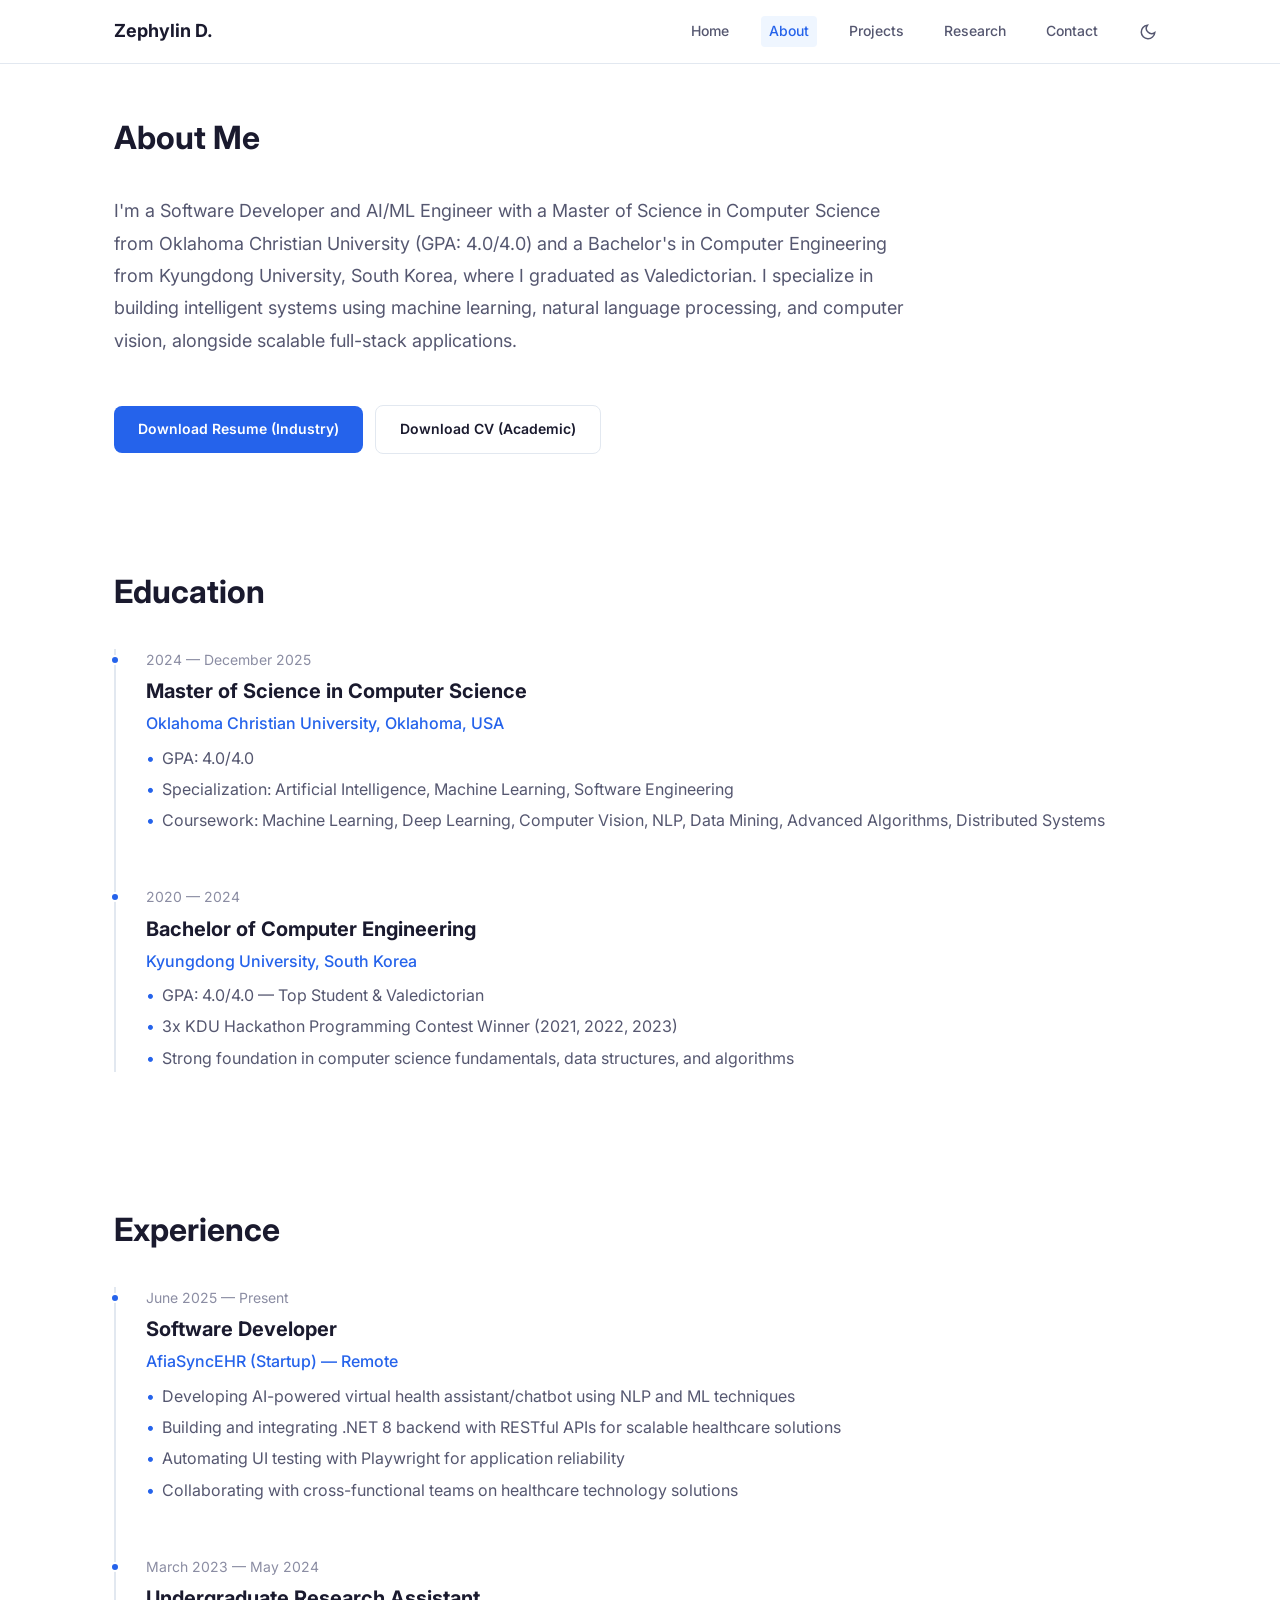
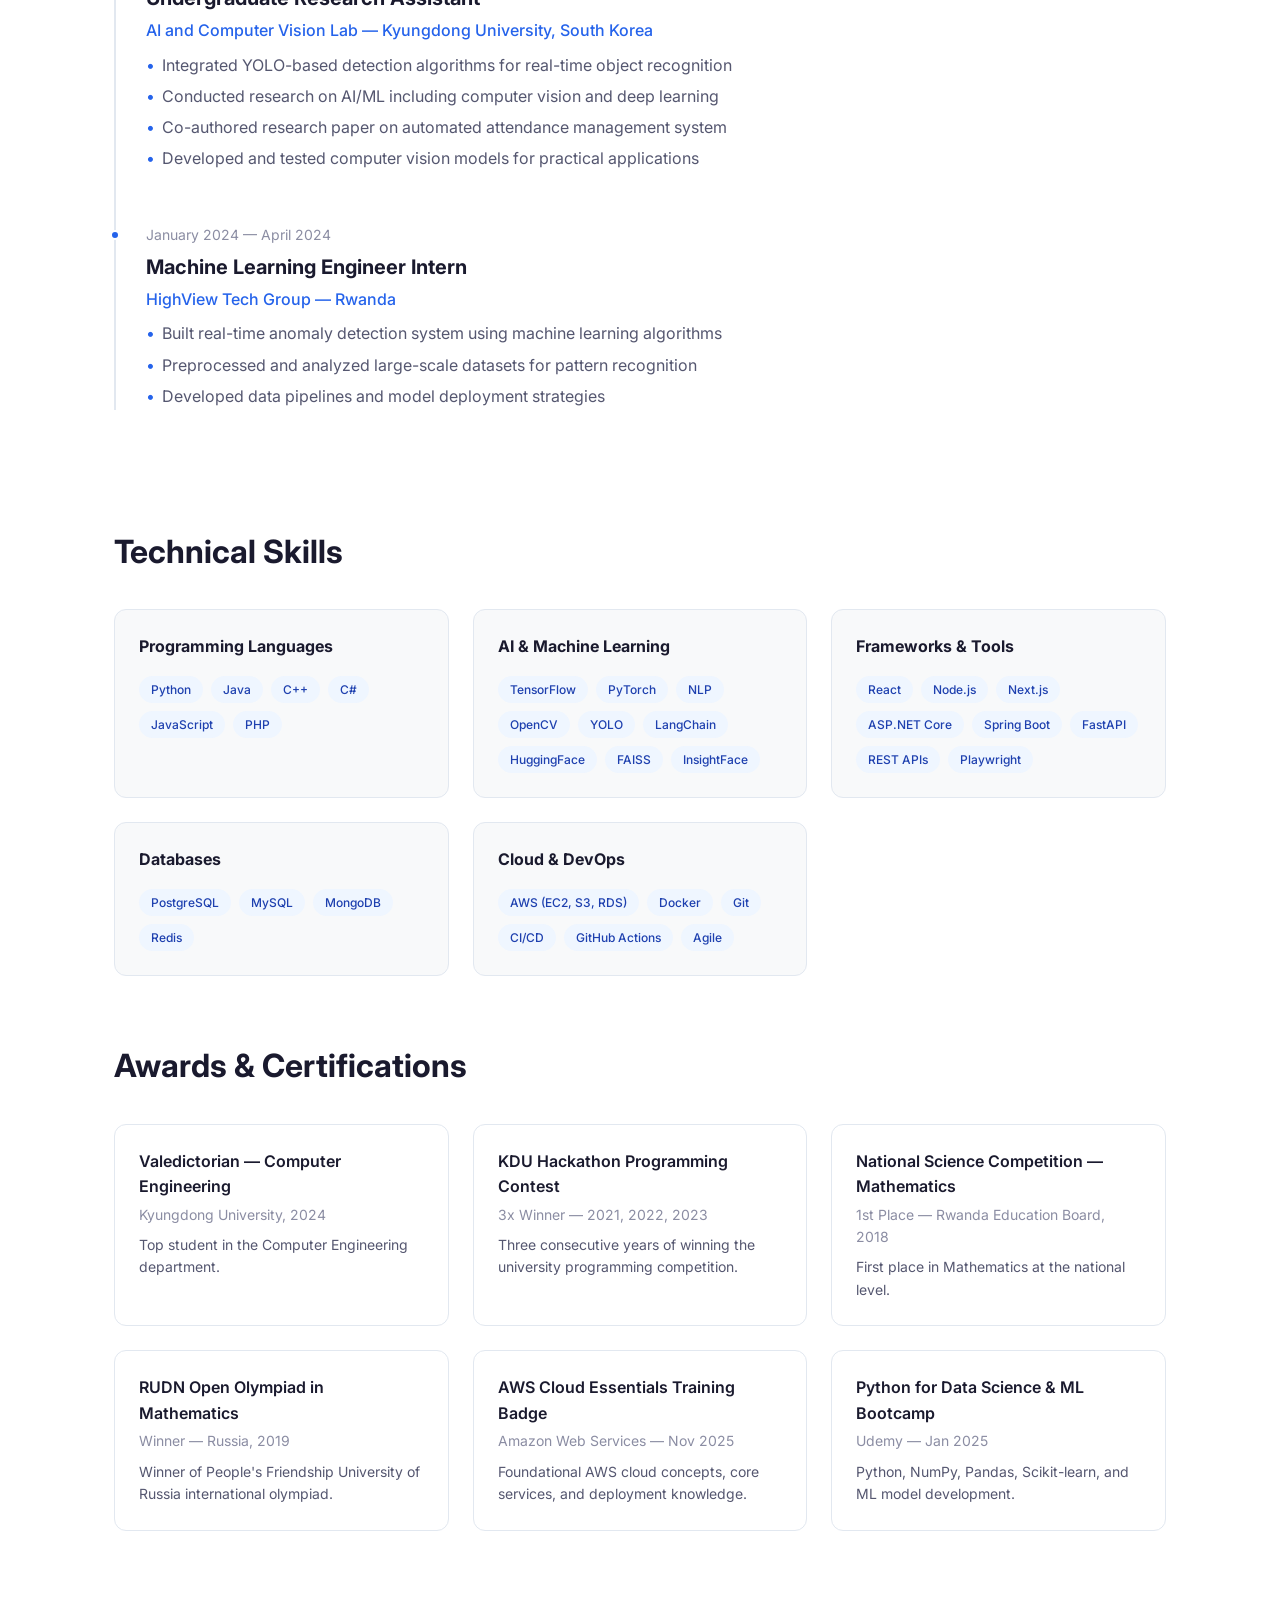
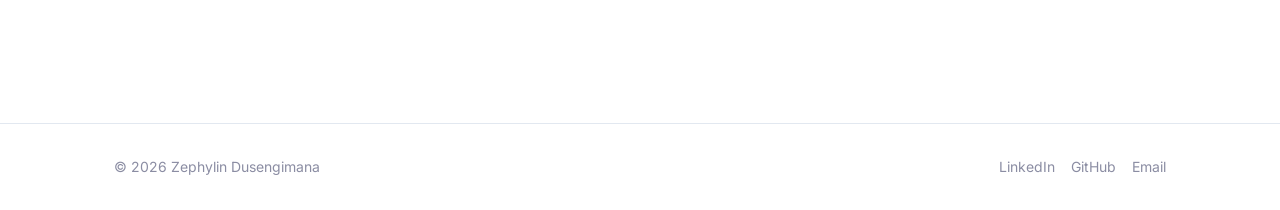
==== about.html @ 2bccd001 "Redesign: multi-page portfolio with clean structure - Replace single-page template with 5 clean page" ====
<!DOCTYPE html>
<html lang="en">
<head>
  <meta charset="UTF-8">
  <meta name="viewport" content="width=device-width, initial-scale=1.0">
  <title>About — Zephylin Dusengimana</title>
  <meta name="description" content="Learn about Zephylin Dusengimana's education, experience, and technical skills in software development and AI/ML engineering.">
  <link rel="icon" href="./assets/images/logo.ico" type="image/x-icon">
  <link rel="preconnect" href="https://fonts.googleapis.com">
  <link rel="preconnect" href="https://fonts.gstatic.com" crossorigin>
  <link href="https://fonts.googleapis.com/css2?family=Inter:wght@400;500;600;700;800&display=swap" rel="stylesheet">
  <link rel="stylesheet" href="./assets/css/style.css">
</head>
<body>
  <div id="nav-placeholder"></div>

  <!-- Main content starts below the nav -->
  <main class="section" style="padding-top: calc(var(--nav-height) + var(--space-2xl));">
    <div class="container">

      <!-- About Intro -->
      <h1 class="section-title">About Me</h1>
      <p class="about-intro">
        I'm a Software Developer and AI/ML Engineer with a Master of Science in Computer Science 
        from Oklahoma Christian University (GPA: 4.0/4.0) and a Bachelor's in Computer Engineering 
        from Kyungdong University, South Korea, where I graduated as Valedictorian. I specialize in 
        building intelligent systems using machine learning, natural language processing, and computer 
        vision, alongside scalable full-stack applications.
      </p>

      <!-- Resume Downloads -->
      <div style="margin-bottom: var(--space-2xl);">
        <a href="./assets/docs/Zephylin_Dusengimana_Resume.pdf" class="btn btn-primary" download>Download Resume (Industry)</a>
        <a href="./assets/docs/Zephylin_Dusengimana_CV.pdf" class="btn btn-outline" download style="margin-left: var(--space-sm);">Download CV (Academic)</a>
      </div>

      <!-- Education -->
      <section class="section">
        <h2 class="section-title">Education</h2>
        <div class="timeline">
          <div class="timeline-item">
            <p class="timeline-date">2024 — December 2025</p>
            <h3 class="timeline-title">Master of Science in Computer Science</h3>
            <p class="timeline-company">Oklahoma Christian University, Oklahoma, USA</p>
            <div class="timeline-description">
              <ul>
                <li>GPA: 4.0/4.0</li>
                <li>Specialization: Artificial Intelligence, Machine Learning, Software Engineering</li>
                <li>Coursework: Machine Learning, Deep Learning, Computer Vision, NLP, Data Mining, Advanced Algorithms, Distributed Systems</li>
              </ul>
            </div>
          </div>

          <div class="timeline-item">
            <p class="timeline-date">2020 — 2024</p>
            <h3 class="timeline-title">Bachelor of Computer Engineering</h3>
            <p class="timeline-company">Kyungdong University, South Korea</p>
            <div class="timeline-description">
              <ul>
                <li>GPA: 4.0/4.0 — Top Student & Valedictorian</li>
                <li>3x KDU Hackathon Programming Contest Winner (2021, 2022, 2023)</li>
                <li>Strong foundation in computer science fundamentals, data structures, and algorithms</li>
              </ul>
            </div>
          </div>
        </div>
      </section>

      <!-- Experience -->
      <section class="section">
        <h2 class="section-title">Experience</h2>
        <div class="timeline">
          <div class="timeline-item">
            <p class="timeline-date">June 2025 — Present</p>
            <h3 class="timeline-title">Software Developer</h3>
            <p class="timeline-company">AfiaSyncEHR (Startup) — Remote</p>
            <div class="timeline-description">
              <ul>
                <li>Developing AI-powered virtual health assistant/chatbot using NLP and ML techniques</li>
                <li>Building and integrating .NET 8 backend with RESTful APIs for scalable healthcare solutions</li>
                <li>Automating UI testing with Playwright for application reliability</li>
                <li>Collaborating with cross-functional teams on healthcare technology solutions</li>
              </ul>
            </div>
          </div>

          <div class="timeline-item">
            <p class="timeline-date">March 2023 — May 2024</p>
            <h3 class="timeline-title">Undergraduate Research Assistant</h3>
            <p class="timeline-company">AI and Computer Vision Lab — Kyungdong University, South Korea</p>
            <div class="timeline-description">
              <ul>
                <li>Integrated YOLO-based detection algorithms for real-time object recognition</li>
                <li>Conducted research on AI/ML including computer vision and deep learning</li>
                <li>Co-authored research paper on automated attendance management system</li>
                <li>Developed and tested computer vision models for practical applications</li>
              </ul>
            </div>
          </div>

          <div class="timeline-item">
            <p class="timeline-date">January 2024 — April 2024</p>
            <h3 class="timeline-title">Machine Learning Engineer Intern</h3>
            <p class="timeline-company">HighView Tech Group — Rwanda</p>
            <div class="timeline-description">
              <ul>
                <li>Built real-time anomaly detection system using machine learning algorithms</li>
                <li>Preprocessed and analyzed large-scale datasets for pattern recognition</li>
                <li>Developed data pipelines and model deployment strategies</li>
              </ul>
            </div>
          </div>
        </div>
      </section>

      <!-- Skills -->
      <section class="skills-section">
        <h2 class="section-title">Technical Skills</h2>
        <div class="skills-grid">
          <div class="skill-category">
            <h3>Programming Languages</h3>
            <div class="skill-tags">
              <span class="skill-tag">Python</span>
              <span class="skill-tag">Java</span>
              <span class="skill-tag">C++</span>
              <span class="skill-tag">C#</span>
              <span class="skill-tag">JavaScript</span>
              <span class="skill-tag">PHP</span>
            </div>
          </div>

          <div class="skill-category">
            <h3>AI & Machine Learning</h3>
            <div class="skill-tags">
              <span class="skill-tag">TensorFlow</span>
              <span class="skill-tag">PyTorch</span>
              <span class="skill-tag">NLP</span>
              <span class="skill-tag">OpenCV</span>
              <span class="skill-tag">YOLO</span>
              <span class="skill-tag">LangChain</span>
              <span class="skill-tag">HuggingFace</span>
              <span class="skill-tag">FAISS</span>
              <span class="skill-tag">InsightFace</span>
            </div>
          </div>

          <div class="skill-category">
            <h3>Frameworks & Tools</h3>
            <div class="skill-tags">
              <span class="skill-tag">React</span>
              <span class="skill-tag">Node.js</span>
              <span class="skill-tag">Next.js</span>
              <span class="skill-tag">ASP.NET Core</span>
              <span class="skill-tag">Spring Boot</span>
              <span class="skill-tag">FastAPI</span>
              <span class="skill-tag">REST APIs</span>
              <span class="skill-tag">Playwright</span>
            </div>
          </div>

          <div class="skill-category">
            <h3>Databases</h3>
            <div class="skill-tags">
              <span class="skill-tag">PostgreSQL</span>
              <span class="skill-tag">MySQL</span>
              <span class="skill-tag">MongoDB</span>
              <span class="skill-tag">Redis</span>
            </div>
          </div>

          <div class="skill-category">
            <h3>Cloud & DevOps</h3>
            <div class="skill-tags">
              <span class="skill-tag">AWS (EC2, S3, RDS)</span>
              <span class="skill-tag">Docker</span>
              <span class="skill-tag">Git</span>
              <span class="skill-tag">CI/CD</span>
              <span class="skill-tag">GitHub Actions</span>
              <span class="skill-tag">Agile</span>
            </div>
          </div>
        </div>
      </section>

      <!-- Awards & Certifications -->
      <section class="section">
        <h2 class="section-title">Awards & Certifications</h2>
        <div class="awards-grid">
          <div class="award-item">
            <h4>Valedictorian — Computer Engineering</h4>
            <p class="award-meta">Kyungdong University, 2024</p>
            <p>Top student in the Computer Engineering department.</p>
          </div>

          <div class="award-item">
            <h4>KDU Hackathon Programming Contest</h4>
            <p class="award-meta">3x Winner — 2021, 2022, 2023</p>
            <p>Three consecutive years of winning the university programming competition.</p>
          </div>

          <div class="award-item">
            <h4>National Science Competition — Mathematics</h4>
            <p class="award-meta">1st Place — Rwanda Education Board, 2018</p>
            <p>First place in Mathematics at the national level.</p>
          </div>

          <div class="award-item">
            <h4>RUDN Open Olympiad in Mathematics</h4>
            <p class="award-meta">Winner — Russia, 2019</p>
            <p>Winner of People's Friendship University of Russia international olympiad.</p>
          </div>

          <div class="award-item">
            <h4>AWS Cloud Essentials Training Badge</h4>
            <p class="award-meta">Amazon Web Services — Nov 2025</p>
            <p>Foundational AWS cloud concepts, core services, and deployment knowledge.</p>
          </div>

          <div class="award-item">
            <h4>Python for Data Science & ML Bootcamp</h4>
            <p class="award-meta">Udemy — Jan 2025</p>
            <p>Python, NumPy, Pandas, Scikit-learn, and ML model development.</p>
          </div>
        </div>
      </section>

    </div>
  </main>

  <div id="footer-placeholder"></div>

  <script src="./assets/js/main.js"></script>
  <script>initPage('about');</script>
</body>
</html>
---- assets/css/style.css ----
/*
 * Portfolio Stylesheet — Zephylin Dusengimana
 * Clean, professional, minimal design
 * Light theme default with dark mode toggle
 *
 * HOW CSS WORKS (for learning):
 * - Each "rule" has a SELECTOR (what to style) and DECLARATIONS (how to style it)
 * - Example: .btn { color: blue; } means "elements with class 'btn' get blue text"
 * - Classes start with a dot (.), IDs start with # (we mostly use classes)
 * - CSS reads top-to-bottom; later rules override earlier ones if they target the same thing
 */

/* ============================================
   CSS VARIABLES (Custom Properties)
   ============================================
   Think of these as "named colors/sizes" you define once 
   and reuse throughout the file. If you want to change 
   the primary color, you change it in ONE place here.
   
   Usage: var(--color-primary) anywhere in the file
*/

:root {
  /* Colors — Light Theme (default) */
  --color-bg: #ffffff;
  --color-bg-alt: #f8f9fa;
  --color-bg-card: #ffffff;
  --color-text: #1a1a2e;
  --color-text-secondary: #555770;
  --color-text-muted: #8b8da3;
  --color-primary: #2563eb;
  --color-primary-hover: #1d4ed8;
  --color-border: #e2e8f0;
  --color-border-light: #f1f5f9;
  --color-shadow: rgba(0, 0, 0, 0.08);
  --color-tag-bg: #eff6ff;
  --color-tag-text: #1e40af;

  /* Typography — font families */
  --font-main: 'Inter', -apple-system, BlinkMacSystemFont, 'Segoe UI', sans-serif;
  --font-mono: 'JetBrains Mono', 'Fira Code', monospace;

  /* Font Sizes — rem = relative to root (16px by default) */
  --text-xs: 0.75rem;    /* 12px */
  --text-sm: 0.875rem;   /* 14px */
  --text-base: 1rem;     /* 16px */
  --text-lg: 1.125rem;   /* 18px */
  --text-xl: 1.25rem;    /* 20px */
  --text-2xl: 1.5rem;    /* 24px */
  --text-3xl: 2rem;      /* 32px */
  --text-4xl: 2.5rem;    /* 40px */

  /* Spacing — consistent gaps/padding */
  --space-xs: 0.25rem;
  --space-sm: 0.5rem;
  --space-md: 1rem;
  --space-lg: 1.5rem;
  --space-xl: 2rem;
  --space-2xl: 3rem;
  --space-3xl: 4rem;

  /* Border Radius (rounded corners) */
  --radius-sm: 4px;
  --radius-md: 8px;
  --radius-lg: 12px;
  --radius-full: 9999px;  /* Makes a circle if width=height */

  /* Transitions (speed of hover/color animations) */
  --transition: 0.2s ease;

  /* Layout constraints */
  --max-width: 1100px;
  --nav-height: 64px;
}

/* Dark Theme — activated when JavaScript adds data-theme="dark" to <html> */
[data-theme="dark"] {
  --color-bg: #0f172a;
  --color-bg-alt: #1e293b;
  --color-bg-card: #1e293b;
  --color-text: #f1f5f9;
  --color-text-secondary: #94a3b8;
  --color-text-muted: #64748b;
  --color-primary: #3b82f6;
  --color-primary-hover: #60a5fa;
  --color-border: #334155;
  --color-border-light: #1e293b;
  --color-shadow: rgba(0, 0, 0, 0.3);
  --color-tag-bg: #1e3a5f;
  --color-tag-text: #93c5fd;
}

/* ============================================
   RESET & BASE STYLES
   ============================================
   Browsers add their own default styles. We reset
   them so everything starts clean and predictable.
*/

*, *::before, *::after {
  margin: 0;
  padding: 0;
  box-sizing: border-box;
}

html {
  scroll-behavior: smooth;
}

body {
  font-family: var(--font-main);
  font-size: var(--text-base);
  line-height: 1.6;
  color: var(--color-text);
  background-color: var(--color-bg);
  transition: background-color var(--transition), color var(--transition);
  -webkit-font-smoothing: antialiased;
}

a {
  color: var(--color-primary);
  text-decoration: none;
  transition: color var(--transition);
}

a:hover {
  color: var(--color-primary-hover);
}

img {
  max-width: 100%;
  height: auto;
  display: block;
}

ul, ol {
  list-style: none;
}

button {
  cursor: pointer;
  border: none;
  background: none;
  font-family: inherit;
  font-size: inherit;
}

/* ============================================
   LAYOUT UTILITIES
   ============================================
   .container = centers content with a max width
   .section = adds vertical spacing between sections
*/

.container {
  max-width: var(--max-width);
  margin: 0 auto;            /* auto left/right margin = centered */
  padding: 0 var(--space-lg);
}

.section {
  padding: var(--space-3xl) 0;
}

.section-title {
  font-size: var(--text-3xl);
  font-weight: 700;
  margin-bottom: var(--space-xl);
  color: var(--color-text);
}

.section-subtitle {
  font-size: var(--text-lg);
  color: var(--color-text-secondary);
  margin-bottom: var(--space-2xl);
  max-width: 700px;
}

/* ============================================
   NAVIGATION BAR
   ============================================
   "position: fixed" means it stays at the top
   even when you scroll. Flexbox spaces items.
*/

.navbar {
  position: fixed;
  top: 0;
  left: 0;
  right: 0;
  height: var(--nav-height);
  background: var(--color-bg);
  border-bottom: 1px solid var(--color-border);
  z-index: 1000;
  transition: background-color var(--transition), border-color var(--transition);
}

.navbar .container {
  display: flex;            /* Flexbox: items in a row */
  align-items: center;     /* Vertically centered */
  justify-content: space-between;  /* Push items to edges */
  height: 100%;
}

.nav-brand {
  font-size: var(--text-lg);
  font-weight: 700;
  color: var(--color-text);
  text-decoration: none;
}

.nav-brand:hover {
  color: var(--color-primary);
}

.nav-links {
  display: flex;
  align-items: center;
  gap: var(--space-lg);    /* gap = space between flex items */
}

.nav-links a {
  font-size: var(--text-sm);
  font-weight: 500;
  color: var(--color-text-secondary);
  text-decoration: none;
  padding: var(--space-xs) var(--space-sm);
  border-radius: var(--radius-sm);
  transition: color var(--transition), background-color var(--transition);
}

.nav-links a:hover,
.nav-links a.active {
  color: var(--color-primary);
}

.nav-links a.active {
  background: var(--color-tag-bg);
}

/* Theme toggle button */
.theme-toggle {
  display: flex;
  align-items: center;
  justify-content: center;
  width: 36px;
  height: 36px;
  border-radius: var(--radius-full);
  color: var(--color-text-secondary);
  transition: background-color var(--transition), color var(--transition);
}

.theme-toggle:hover {
  background: var(--color-bg-alt);
  color: var(--color-primary);
}

/* Mobile menu button — hidden on desktop, shown on mobile */
.nav-mobile-btn {
  display: none;
  flex-direction: column;
  gap: 5px;
  padding: var(--space-sm);
}

.nav-mobile-btn span {
  display: block;
  width: 22px;
  height: 2px;
  background: var(--color-text);
  border-radius: 2px;
  transition: transform var(--transition), opacity var(--transition);
}

/* ============================================
   HERO SECTION (Home page)
   ============================================
*/

.hero {
  min-height: calc(100vh - var(--nav-height));
  display: flex;
  align-items: center;
  padding-top: var(--nav-height);
}

.hero-content {
  max-width: 700px;
}

.hero-greeting {
  font-size: var(--text-lg);
  color: var(--color-text-secondary);
  margin-bottom: var(--space-sm);
}

.hero-name {
  font-size: var(--text-4xl);
  font-weight: 800;
  line-height: 1.2;
  margin-bottom: var(--space-md);
}

.hero-title {
  font-size: var(--text-xl);
  color: var(--color-primary);
  font-weight: 600;
  margin-bottom: var(--space-lg);
}

.hero-description {
  font-size: var(--text-lg);
  color: var(--color-text-secondary);
  line-height: 1.7;
  margin-bottom: var(--space-xl);
}

.hero-buttons {
  display: flex;
  gap: var(--space-md);
  flex-wrap: wrap;
}

/* ============================================
   BUTTONS
   ============================================
*/

.btn {
  display: inline-flex;
  align-items: center;
  gap: var(--space-sm);
  padding: 0.75rem 1.5rem;
  font-size: var(--text-sm);
  font-weight: 600;
  border-radius: var(--radius-md);
  transition: all var(--transition);
  text-decoration: none;
}

.btn-primary {
  background: var(--color-primary);
  color: #ffffff;
}

.btn-primary:hover {
  background: var(--color-primary-hover);
  color: #ffffff;
  transform: translateY(-1px);
}

.btn-outline {
  border: 1.5px solid var(--color-border);
  color: var(--color-text);
  background: transparent;
}

.btn-outline:hover {
  border-color: var(--color-primary);
  color: var(--color-primary);
  transform: translateY(-1px);
}

/* ============================================
   ABOUT PAGE
   ============================================
*/

.about-intro {
  font-size: var(--text-lg);
  color: var(--color-text-secondary);
  line-height: 1.8;
  margin-bottom: var(--space-2xl);
  max-width: 800px;
}

/* Timeline (Education & Experience) */
.timeline {
  position: relative;
  padding-left: var(--space-xl);
}

.timeline::before {
  content: '';
  position: absolute;
  left: 0;
  top: 0;
  bottom: 0;
  width: 2px;
  background: var(--color-border);
}

.timeline-item {
  position: relative;
  padding-bottom: var(--space-2xl);
}

.timeline-item:last-child {
  padding-bottom: 0;
}

.timeline-item::before {
  content: '';
  position: absolute;
  left: calc(-1 * var(--space-xl) - 4px);
  top: 6px;
  width: 10px;
  height: 10px;
  border-radius: var(--radius-full);
  background: var(--color-primary);
  border: 2px solid var(--color-bg);
}

.timeline-date {
  font-size: var(--text-sm);
  color: var(--color-text-muted);
  margin-bottom: var(--space-xs);
}

.timeline-title {
  font-size: var(--text-xl);
  font-weight: 700;
  margin-bottom: var(--space-xs);
}

.timeline-company {
  font-size: var(--text-base);
  color: var(--color-primary);
  font-weight: 500;
  margin-bottom: var(--space-sm);
}

.timeline-description {
  color: var(--color-text-secondary);
  line-height: 1.7;
}

.timeline-description li {
  margin-bottom: var(--space-xs);
  padding-left: var(--space-md);
  position: relative;
}

.timeline-description li::before {
  content: '•';
  position: absolute;
  left: 0;
  color: var(--color-primary);
}

/* Skills Grid */
.skills-section {
  margin-top: var(--space-2xl);
}

.skills-grid {
  display: grid;
  grid-template-columns: repeat(auto-fit, minmax(250px, 1fr));
  gap: var(--space-lg);
}

.skill-category {
  background: var(--color-bg-alt);
  border: 1px solid var(--color-border);
  border-radius: var(--radius-lg);
  padding: var(--space-lg);
  transition: border-color var(--transition);
}

.skill-category:hover {
  border-color: var(--color-primary);
}

.skill-category h3 {
  font-size: var(--text-base);
  font-weight: 700;
  margin-bottom: var(--space-md);
  color: var(--color-text);
}

.skill-tags {
  display: flex;
  flex-wrap: wrap;
  gap: var(--space-sm);
}

.skill-tag {
  font-size: var(--text-xs);
  padding: 0.25rem 0.75rem;
  background: var(--color-tag-bg);
  color: var(--color-tag-text);
  border-radius: var(--radius-full);
  font-weight: 500;
}

/* Awards/Certifications */
.awards-grid {
  display: grid;
  grid-template-columns: repeat(auto-fit, minmax(300px, 1fr));
  gap: var(--space-lg);
}

.award-item {
  padding: var(--space-lg);
  border: 1px solid var(--color-border);
  border-radius: var(--radius-lg);
  background: var(--color-bg-card);
}

.award-item h4 {
  font-size: var(--text-base);
  font-weight: 600;
  margin-bottom: var(--space-xs);
}

.award-item .award-meta {
  font-size: var(--text-sm);
  color: var(--color-text-muted);
  margin-bottom: var(--space-sm);
}

.award-item p {
  font-size: var(--text-sm);
  color: var(--color-text-secondary);
}

/* ============================================
   PROJECTS PAGE
   ============================================
*/

.filter-buttons {
  display: flex;
  flex-wrap: wrap;
  gap: var(--space-sm);
  margin-bottom: var(--space-xl);
}

.filter-btn {
  padding: 0.5rem 1rem;
  font-size: var(--text-sm);
  font-weight: 500;
  color: var(--color-text-secondary);
  border: 1px solid var(--color-border);
  border-radius: var(--radius-full);
  background: transparent;
  transition: all var(--transition);
}

.filter-btn:hover,
.filter-btn.active {
  background: var(--color-primary);
  color: #ffffff;
  border-color: var(--color-primary);
}

.projects-grid {
  display: grid;
  grid-template-columns: repeat(auto-fill, minmax(340px, 1fr));
  gap: var(--space-lg);
}

.project-card {
  background: var(--color-bg-card);
  border: 1px solid var(--color-border);
  border-radius: var(--radius-lg);
  padding: var(--space-lg);
  transition: border-color var(--transition), transform var(--transition);
}

.project-card:hover {
  border-color: var(--color-primary);
  transform: translateY(-2px);
}

.project-card h3 {
  font-size: var(--text-lg);
  font-weight: 700;
  margin-bottom: var(--space-sm);
}

.project-card .project-description {
  font-size: var(--text-sm);
  color: var(--color-text-secondary);
  line-height: 1.6;
  margin-bottom: var(--space-md);
}

.project-card .project-tags {
  display: flex;
  flex-wrap: wrap;
  gap: var(--space-xs);
  margin-bottom: var(--space-md);
}

.project-card .project-tag {
  font-size: var(--text-xs);
  padding: 0.2rem 0.6rem;
  background: var(--color-tag-bg);
  color: var(--color-tag-text);
  border-radius: var(--radius-sm);
  font-weight: 500;
}

.project-card .project-links {
  display: flex;
  gap: var(--space-md);
}

.project-card .project-links a {
  font-size: var(--text-sm);
  font-weight: 500;
  display: inline-flex;
  align-items: center;
  gap: var(--space-xs);
}

.project-label {
  font-size: var(--text-xs);
  font-weight: 600;
  text-transform: uppercase;
  letter-spacing: 0.05em;
  color: var(--color-primary);
  margin-bottom: var(--space-sm);
}

/* ============================================
   RESEARCH PAGE
   ============================================
*/

.research-intro {
  font-size: var(--text-lg);
  color: var(--color-text-secondary);
  line-height: 1.8;
  margin-bottom: var(--space-2xl);
  max-width: 800px;
}

.research-interests {
  display: flex;
  flex-wrap: wrap;
  gap: var(--space-sm);
  margin-bottom: var(--space-2xl);
}

.research-interest-tag {
  padding: 0.4rem 1rem;
  background: var(--color-tag-bg);
  color: var(--color-tag-text);
  border-radius: var(--radius-full);
  font-size: var(--text-sm);
  font-weight: 500;
}

.publication-item {
  padding: var(--space-lg);
  border: 1px solid var(--color-border);
  border-radius: var(--radius-lg);
  margin-bottom: var(--space-lg);
  background: var(--color-bg-card);
}

.publication-item h3 {
  font-size: var(--text-lg);
  font-weight: 600;
  margin-bottom: var(--space-xs);
}

.publication-item .pub-authors {
  font-size: var(--text-sm);
  color: var(--color-text-secondary);
  margin-bottom: var(--space-xs);
}

.publication-item .pub-venue {
  font-size: var(--text-sm);
  color: var(--color-text-muted);
  font-style: italic;
  margin-bottom: var(--space-sm);
}

.publication-item .pub-status {
  display: inline-block;
  font-size: var(--text-xs);
  font-weight: 600;
  padding: 0.2rem 0.6rem;
  background: var(--color-tag-bg);
  color: var(--color-tag-text);
  border-radius: var(--radius-sm);
}

/* ============================================
   CONTACT PAGE
   ============================================
*/

.contact-grid {
  display: grid;
  grid-template-columns: 1fr 1fr;
  gap: var(--space-2xl);
  align-items: start;
}

.contact-info-list {
  display: flex;
  flex-direction: column;
  gap: var(--space-lg);
}

.contact-info-item {
  display: flex;
  align-items: center;
  gap: var(--space-md);
}

.contact-info-item .icon {
  width: 44px;
  height: 44px;
  display: flex;
  align-items: center;
  justify-content: center;
  background: var(--color-bg-alt);
  border-radius: var(--radius-md);
  color: var(--color-primary);
  font-size: var(--text-xl);
  flex-shrink: 0;
}

.contact-info-item .info h4 {
  font-size: var(--text-sm);
  font-weight: 600;
  margin-bottom: 2px;
}

.contact-info-item .info p,
.contact-info-item .info a {
  font-size: var(--text-sm);
  color: var(--color-text-secondary);
}

/* Contact Form */
.contact-form {
  display: flex;
  flex-direction: column;
  gap: var(--space-md);
}

.form-group {
  display: flex;
  flex-direction: column;
  gap: var(--space-xs);
}

.form-group label {
  font-size: var(--text-sm);
  font-weight: 600;
  color: var(--color-text);
}

.form-group input,
.form-group textarea {
  padding: 0.75rem 1rem;
  font-size: var(--text-base);
  font-family: var(--font-main);
  color: var(--color-text);
  background: var(--color-bg-alt);
  border: 1px solid var(--color-border);
  border-radius: var(--radius-md);
  transition: border-color var(--transition);
  outline: none;
}

.form-group input:focus,
.form-group textarea:focus {
  border-color: var(--color-primary);
}

.form-group textarea {
  min-height: 140px;
  resize: vertical;
}

/* Honeypot field — invisible to humans, catches spam bots */
.form-honeypot {
  position: absolute;
  left: -9999px;
  opacity: 0;
  height: 0;
  width: 0;
}

.form-status {
  font-size: var(--text-sm);
  padding: var(--space-sm) var(--space-md);
  border-radius: var(--radius-md);
  display: none;
}

.form-status.success {
  display: block;
  background: #ecfdf5;
  color: #065f46;
  border: 1px solid #a7f3d0;
}

.form-status.error {
  display: block;
  background: #fef2f2;
  color: #991b1b;
  border: 1px solid #fecaca;
}

[data-theme="dark"] .form-status.success {
  background: #064e3b;
  color: #a7f3d0;
  border-color: #065f46;
}

[data-theme="dark"] .form-status.error {
  background: #450a0a;
  color: #fecaca;
  border-color: #991b1b;
}

/* Social Links */
.social-links {
  display: flex;
  gap: var(--space-md);
  margin-top: var(--space-lg);
}

.social-links a {
  display: flex;
  align-items: center;
  justify-content: center;
  width: 40px;
  height: 40px;
  border-radius: var(--radius-full);
  border: 1px solid var(--color-border);
  color: var(--color-text-secondary);
  font-size: var(--text-xl);
  transition: all var(--transition);
}

.social-links a:hover {
  border-color: var(--color-primary);
  color: var(--color-primary);
  background: var(--color-tag-bg);
}

/* ============================================
   FOOTER
   ============================================
*/

.footer {
  padding: var(--space-xl) 0;
  border-top: 1px solid var(--color-border);
  margin-top: var(--space-3xl);
}

.footer .container {
  display: flex;
  justify-content: space-between;
  align-items: center;
}

.footer-text {
  font-size: var(--text-sm);
  color: var(--color-text-muted);
}

.footer-links {
  display: flex;
  gap: var(--space-md);
}

.footer-links a {
  font-size: var(--text-sm);
  color: var(--color-text-muted);
}

.footer-links a:hover {
  color: var(--color-primary);
}

/* ============================================
   RESPONSIVE DESIGN (Media Queries)
   ============================================
   @media = "only apply these styles IF the 
   screen width matches this condition"
   
   max-width: 768px = tablets and phones
   max-width: 480px = small phones
*/

@media (max-width: 768px) {
  :root {
    --text-4xl: 2rem;
    --text-3xl: 1.75rem;
  }

  .nav-mobile-btn {
    display: flex;
  }

  .nav-links {
    position: fixed;
    top: var(--nav-height);
    left: 0;
    right: 0;
    bottom: 0;
    background: var(--color-bg);
    flex-direction: column;
    align-items: center;
    justify-content: center;
    gap: var(--space-xl);
    transform: translateX(100%);
    transition: transform 0.3s ease;
    z-index: 999;
  }

  .nav-links.open {
    transform: translateX(0);
  }

  .nav-links a {
    font-size: var(--text-lg);
  }

  .contact-grid {
    grid-template-columns: 1fr;
  }

  .projects-grid {
    grid-template-columns: 1fr;
  }

  .footer .container {
    flex-direction: column;
    gap: var(--space-md);
    text-align: center;
  }

  .hero-buttons {
    flex-direction: column;
  }
}

@media (max-width: 480px) {
  .container {
    padding: 0 var(--space-md);
  }

  .skills-grid {
    grid-template-columns: 1fr;
  }

  .awards-grid {
    grid-template-columns: 1fr;
  }
}
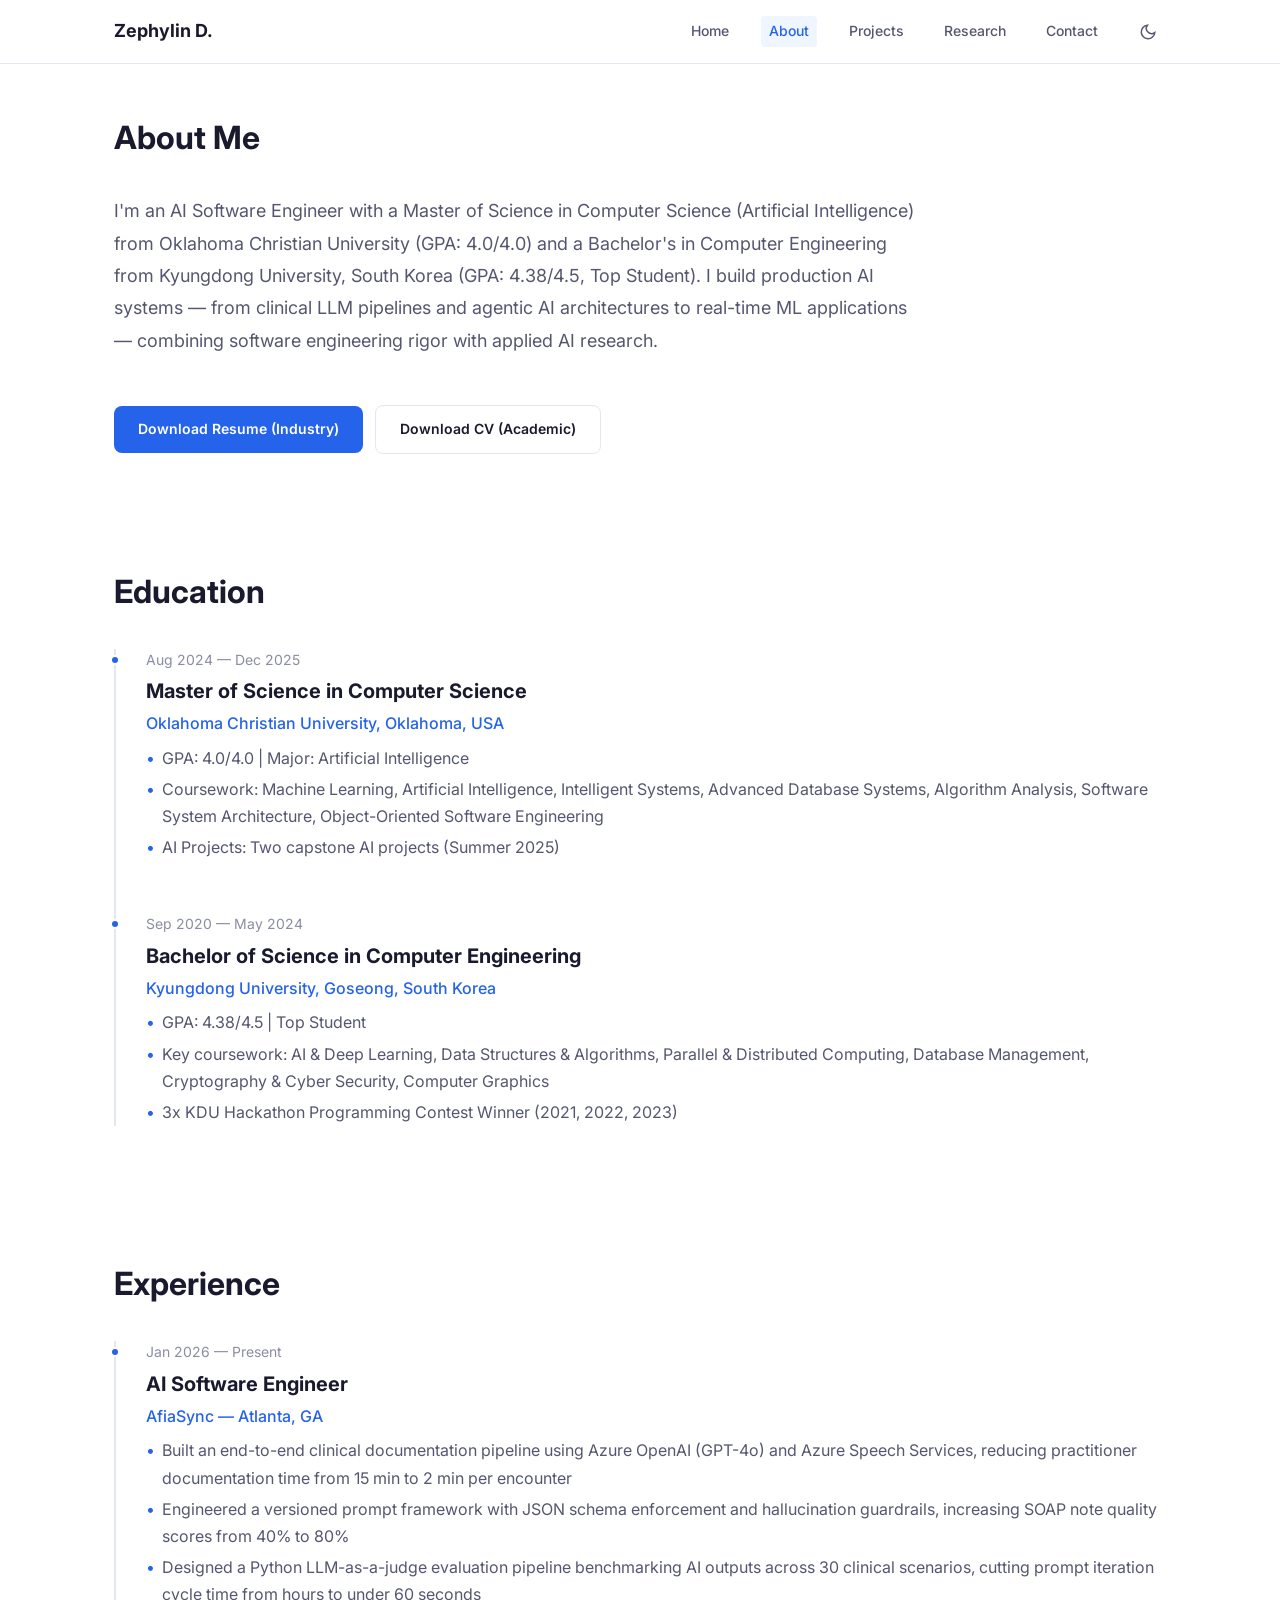
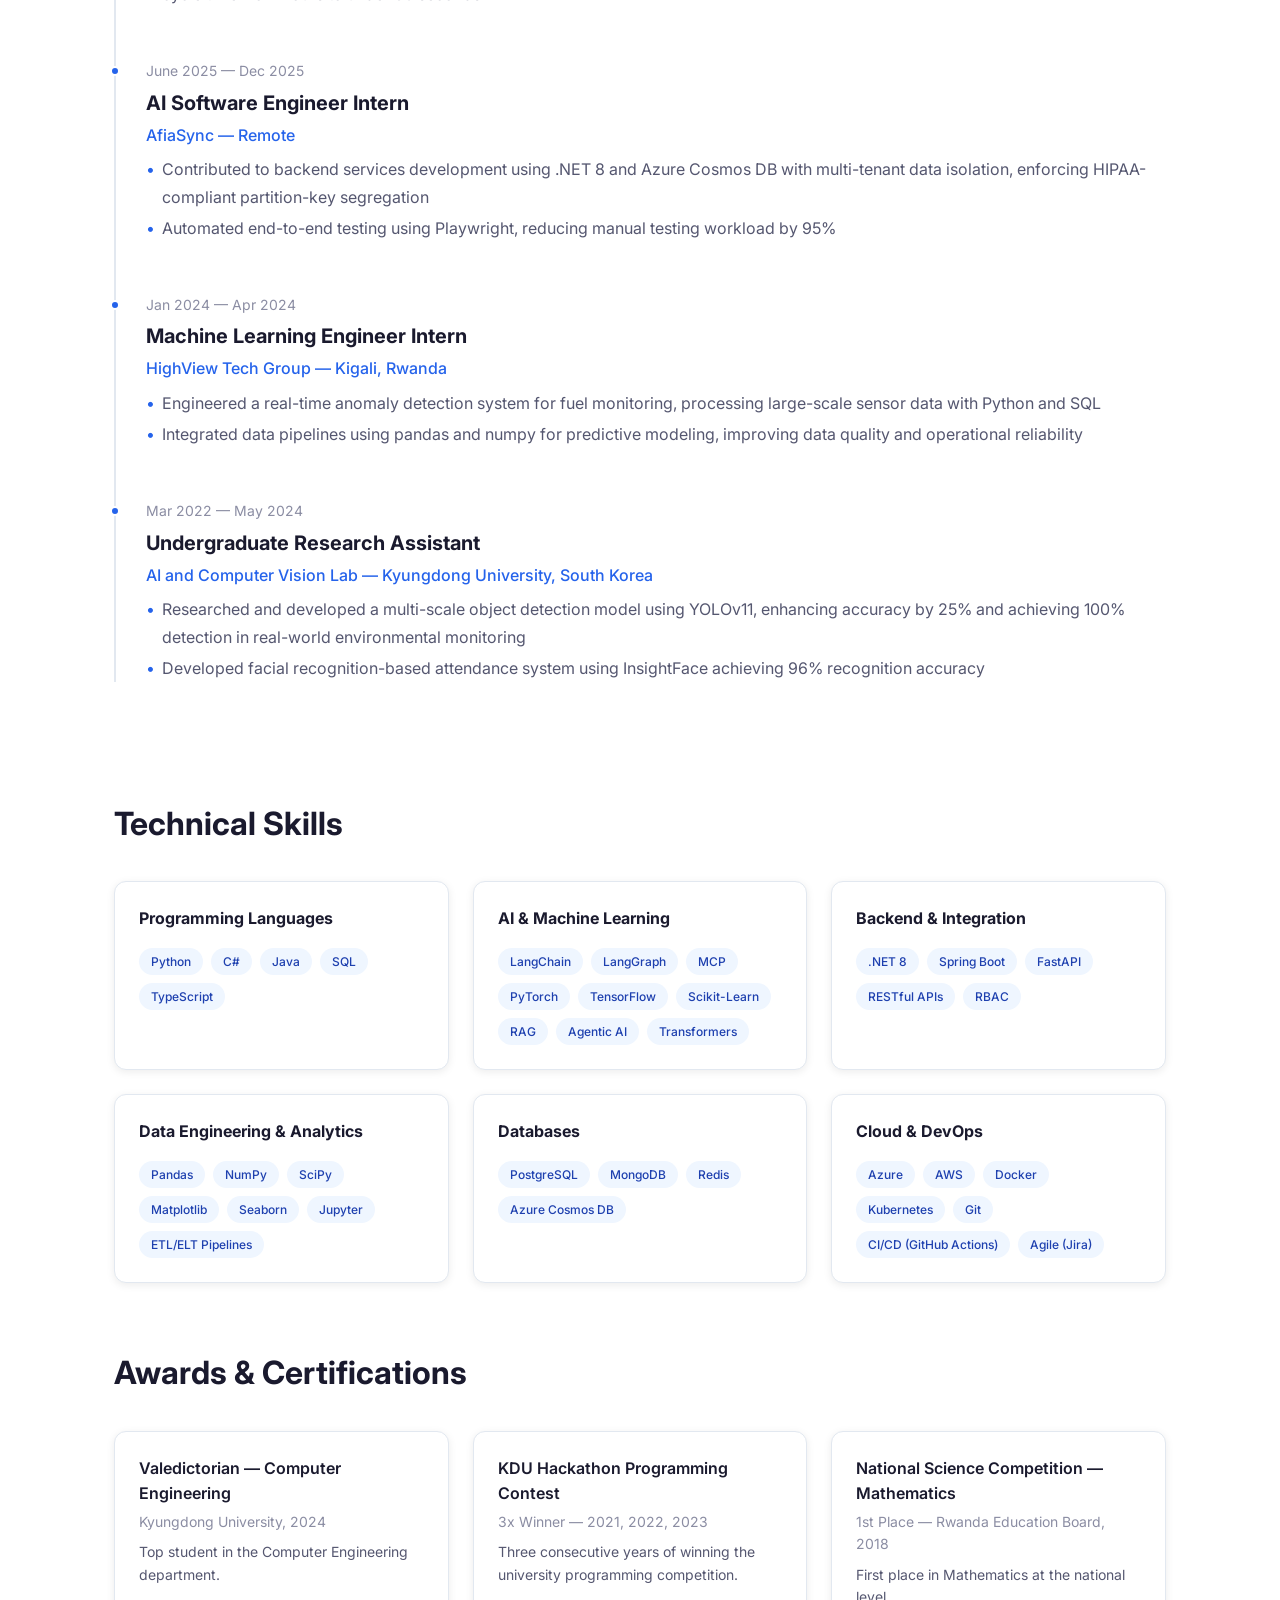
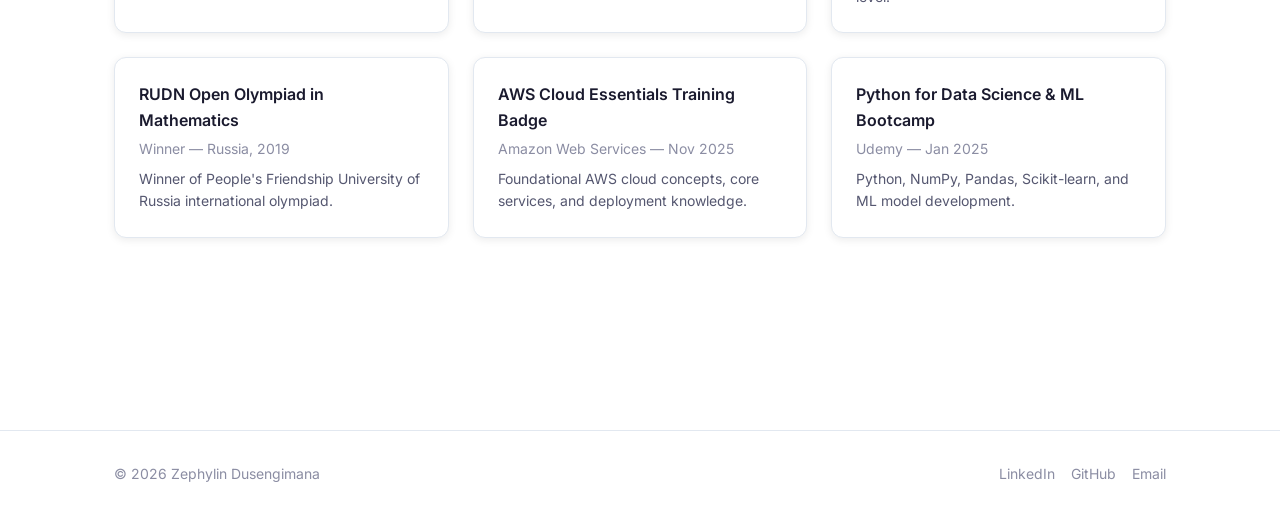
==== commit 4e4bc765: "Update all content from actual resume and transcripts - Title: AI Software Engineer (was Software De" ====
--- a/about.html
+++ b/about.html
@@ -21,11 +21,11 @@
       <!-- About Intro -->
       <h1 class="section-title">About Me</h1>
       <p class="about-intro">
-        I'm a Software Developer and AI/ML Engineer with a Master of Science in Computer Science 
+        I'm an AI Software Engineer with a Master of Science in Computer Science (Artificial Intelligence) 
         from Oklahoma Christian University (GPA: 4.0/4.0) and a Bachelor's in Computer Engineering 
-        from Kyungdong University, South Korea, where I graduated as Valedictorian. I specialize in 
-        building intelligent systems using machine learning, natural language processing, and computer 
-        vision, alongside scalable full-stack applications.
+        from Kyungdong University, South Korea (GPA: 4.38/4.5, Top Student). I build production 
+        AI systems — from clinical LLM pipelines and agentic AI architectures to real-time ML 
+        applications — combining software engineering rigor with applied AI research.
       </p>
 
       <!-- Resume Downloads -->
@@ -39,27 +39,27 @@
         <h2 class="section-title">Education</h2>
         <div class="timeline">
           <div class="timeline-item">
-            <p class="timeline-date">2024 — December 2025</p>
+            <p class="timeline-date">Aug 2024 — Dec 2025</p>
             <h3 class="timeline-title">Master of Science in Computer Science</h3>
             <p class="timeline-company">Oklahoma Christian University, Oklahoma, USA</p>
             <div class="timeline-description">
               <ul>
-                <li>GPA: 4.0/4.0</li>
-                <li>Specialization: Artificial Intelligence, Machine Learning, Software Engineering</li>
-                <li>Coursework: Machine Learning, Deep Learning, Computer Vision, NLP, Data Mining, Advanced Algorithms, Distributed Systems</li>
-              </ul>
-            </div>
-          </div>
-
-          <div class="timeline-item">
-            <p class="timeline-date">2020 — 2024</p>
-            <h3 class="timeline-title">Bachelor of Computer Engineering</h3>
-            <p class="timeline-company">Kyungdong University, South Korea</p>
-            <div class="timeline-description">
-              <ul>
-                <li>GPA: 4.0/4.0 — Top Student & Valedictorian</li>
+                <li>GPA: 4.0/4.0 | Major: Artificial Intelligence</li>
+                <li>Coursework: Machine Learning, Artificial Intelligence, Intelligent Systems, Advanced Database Systems, Algorithm Analysis, Software System Architecture, Object-Oriented Software Engineering</li>
+                <li>AI Projects: Two capstone AI projects (Summer 2025)</li>
+              </ul>
+            </div>
+          </div>
+
+          <div class="timeline-item">
+            <p class="timeline-date">Sep 2020 — May 2024</p>
+            <h3 class="timeline-title">Bachelor of Science in Computer Engineering</h3>
+            <p class="timeline-company">Kyungdong University, Goseong, South Korea</p>
+            <div class="timeline-description">
+              <ul>
+                <li>GPA: 4.38/4.5 | Top Student</li>
+                <li>Key coursework: AI & Deep Learning, Data Structures & Algorithms, Parallel & Distributed Computing, Database Management, Cryptography & Cyber Security, Computer Graphics</li>
                 <li>3x KDU Hackathon Programming Contest Winner (2021, 2022, 2023)</li>
-                <li>Strong foundation in computer science fundamentals, data structures, and algorithms</li>
               </ul>
             </div>
           </div>
@@ -71,42 +71,50 @@
         <h2 class="section-title">Experience</h2>
         <div class="timeline">
           <div class="timeline-item">
-            <p class="timeline-date">June 2025 — Present</p>
-            <h3 class="timeline-title">Software Developer</h3>
-            <p class="timeline-company">AfiaSyncEHR (Startup) — Remote</p>
-            <div class="timeline-description">
-              <ul>
-                <li>Developing AI-powered virtual health assistant/chatbot using NLP and ML techniques</li>
-                <li>Building and integrating .NET 8 backend with RESTful APIs for scalable healthcare solutions</li>
-                <li>Automating UI testing with Playwright for application reliability</li>
-                <li>Collaborating with cross-functional teams on healthcare technology solutions</li>
-              </ul>
-            </div>
-          </div>
-
-          <div class="timeline-item">
-            <p class="timeline-date">March 2023 — May 2024</p>
+            <p class="timeline-date">Jan 2026 — Present</p>
+            <h3 class="timeline-title">AI Software Engineer</h3>
+            <p class="timeline-company">AfiaSync — Atlanta, GA</p>
+            <div class="timeline-description">
+              <ul>
+                <li>Built an end-to-end clinical documentation pipeline using Azure OpenAI (GPT-4o) and Azure Speech Services, reducing practitioner documentation time from 15 min to 2 min per encounter</li>
+                <li>Engineered a versioned prompt framework with JSON schema enforcement and hallucination guardrails, increasing SOAP note quality scores from 40% to 80%</li>
+                <li>Designed a Python LLM-as-a-judge evaluation pipeline benchmarking AI outputs across 30 clinical scenarios, cutting prompt iteration cycle time from hours to under 60 seconds</li>
+              </ul>
+            </div>
+          </div>
+
+          <div class="timeline-item">
+            <p class="timeline-date">June 2025 — Dec 2025</p>
+            <h3 class="timeline-title">AI Software Engineer Intern</h3>
+            <p class="timeline-company">AfiaSync — Remote</p>
+            <div class="timeline-description">
+              <ul>
+                <li>Contributed to backend services development using .NET 8 and Azure Cosmos DB with multi-tenant data isolation, enforcing HIPAA-compliant partition-key segregation</li>
+                <li>Automated end-to-end testing using Playwright, reducing manual testing workload by 95%</li>
+              </ul>
+            </div>
+          </div>
+
+          <div class="timeline-item">
+            <p class="timeline-date">Jan 2024 — Apr 2024</p>
+            <h3 class="timeline-title">Machine Learning Engineer Intern</h3>
+            <p class="timeline-company">HighView Tech Group — Kigali, Rwanda</p>
+            <div class="timeline-description">
+              <ul>
+                <li>Engineered a real-time anomaly detection system for fuel monitoring, processing large-scale sensor data with Python and SQL</li>
+                <li>Integrated data pipelines using pandas and numpy for predictive modeling, improving data quality and operational reliability</li>
+              </ul>
+            </div>
+          </div>
+
+          <div class="timeline-item">
+            <p class="timeline-date">Mar 2022 — May 2024</p>
             <h3 class="timeline-title">Undergraduate Research Assistant</h3>
             <p class="timeline-company">AI and Computer Vision Lab — Kyungdong University, South Korea</p>
             <div class="timeline-description">
               <ul>
-                <li>Integrated YOLO-based detection algorithms for real-time object recognition</li>
-                <li>Conducted research on AI/ML including computer vision and deep learning</li>
-                <li>Co-authored research paper on automated attendance management system</li>
-                <li>Developed and tested computer vision models for practical applications</li>
-              </ul>
-            </div>
-          </div>
-
-          <div class="timeline-item">
-            <p class="timeline-date">January 2024 — April 2024</p>
-            <h3 class="timeline-title">Machine Learning Engineer Intern</h3>
-            <p class="timeline-company">HighView Tech Group — Rwanda</p>
-            <div class="timeline-description">
-              <ul>
-                <li>Built real-time anomaly detection system using machine learning algorithms</li>
-                <li>Preprocessed and analyzed large-scale datasets for pattern recognition</li>
-                <li>Developed data pipelines and model deployment strategies</li>
+                <li>Researched and developed a multi-scale object detection model using YOLOv11, enhancing accuracy by 25% and achieving 100% detection in real-world environmental monitoring</li>
+                <li>Developed facial recognition-based attendance system using InsightFace achieving 96% recognition accuracy</li>
               </ul>
             </div>
           </div>
@@ -121,40 +129,49 @@
             <h3>Programming Languages</h3>
             <div class="skill-tags">
               <span class="skill-tag">Python</span>
+              <span class="skill-tag">C#</span>
               <span class="skill-tag">Java</span>
-              <span class="skill-tag">C++</span>
-              <span class="skill-tag">C#</span>
-              <span class="skill-tag">JavaScript</span>
-              <span class="skill-tag">PHP</span>
+              <span class="skill-tag">SQL</span>
+              <span class="skill-tag">TypeScript</span>
             </div>
           </div>
 
           <div class="skill-category">
             <h3>AI & Machine Learning</h3>
             <div class="skill-tags">
+              <span class="skill-tag">LangChain</span>
+              <span class="skill-tag">LangGraph</span>
+              <span class="skill-tag">MCP</span>
+              <span class="skill-tag">PyTorch</span>
               <span class="skill-tag">TensorFlow</span>
-              <span class="skill-tag">PyTorch</span>
-              <span class="skill-tag">NLP</span>
-              <span class="skill-tag">OpenCV</span>
-              <span class="skill-tag">YOLO</span>
-              <span class="skill-tag">LangChain</span>
-              <span class="skill-tag">HuggingFace</span>
-              <span class="skill-tag">FAISS</span>
-              <span class="skill-tag">InsightFace</span>
-            </div>
-          </div>
-
-          <div class="skill-category">
-            <h3>Frameworks & Tools</h3>
-            <div class="skill-tags">
-              <span class="skill-tag">React</span>
-              <span class="skill-tag">Node.js</span>
-              <span class="skill-tag">Next.js</span>
-              <span class="skill-tag">ASP.NET Core</span>
+              <span class="skill-tag">Scikit-Learn</span>
+              <span class="skill-tag">RAG</span>
+              <span class="skill-tag">Agentic AI</span>
+              <span class="skill-tag">Transformers</span>
+            </div>
+          </div>
+
+          <div class="skill-category">
+            <h3>Backend & Integration</h3>
+            <div class="skill-tags">
+              <span class="skill-tag">.NET 8</span>
               <span class="skill-tag">Spring Boot</span>
               <span class="skill-tag">FastAPI</span>
-              <span class="skill-tag">REST APIs</span>
-              <span class="skill-tag">Playwright</span>
+              <span class="skill-tag">RESTful APIs</span>
+              <span class="skill-tag">RBAC</span>
+            </div>
+          </div>
+
+          <div class="skill-category">
+            <h3>Data Engineering & Analytics</h3>
+            <div class="skill-tags">
+              <span class="skill-tag">Pandas</span>
+              <span class="skill-tag">NumPy</span>
+              <span class="skill-tag">SciPy</span>
+              <span class="skill-tag">Matplotlib</span>
+              <span class="skill-tag">Seaborn</span>
+              <span class="skill-tag">Jupyter</span>
+              <span class="skill-tag">ETL/ELT Pipelines</span>
             </div>
           </div>
 
@@ -162,21 +179,22 @@
             <h3>Databases</h3>
             <div class="skill-tags">
               <span class="skill-tag">PostgreSQL</span>
-              <span class="skill-tag">MySQL</span>
               <span class="skill-tag">MongoDB</span>
               <span class="skill-tag">Redis</span>
+              <span class="skill-tag">Azure Cosmos DB</span>
             </div>
           </div>
 
           <div class="skill-category">
             <h3>Cloud & DevOps</h3>
             <div class="skill-tags">
-              <span class="skill-tag">AWS (EC2, S3, RDS)</span>
+              <span class="skill-tag">Azure</span>
+              <span class="skill-tag">AWS</span>
               <span class="skill-tag">Docker</span>
+              <span class="skill-tag">Kubernetes</span>
               <span class="skill-tag">Git</span>
-              <span class="skill-tag">CI/CD</span>
-              <span class="skill-tag">GitHub Actions</span>
-              <span class="skill-tag">Agile</span>
+              <span class="skill-tag">CI/CD (GitHub Actions)</span>
+              <span class="skill-tag">Agile (Jira)</span>
             </div>
           </div>
         </div>
--- a/assets/css/style.css
+++ b/assets/css/style.css
@@ -162,6 +162,12 @@
   padding: var(--space-3xl) 0;
 }
 
+/* Page background — gives cards contrast against the page */
+.page-alt-bg {
+  background: var(--color-bg-alt);
+  min-height: calc(100vh - var(--nav-height));
+}
+
 .section-title {
   font-size: var(--text-3xl);
   font-weight: 700;
@@ -278,14 +284,37 @@
 */
 
 .hero {
-  min-height: calc(100vh - var(--nav-height));
   display: flex;
   align-items: center;
-  padding-top: var(--nav-height);
+  padding-top: calc(var(--nav-height) + var(--space-3xl));
+  padding-bottom: var(--space-3xl);
+}
+
+.hero-inner {
+  display: flex;
+  align-items: center;
+  justify-content: space-between;
+  gap: var(--space-2xl);
+  width: 100%;
 }
 
 .hero-content {
-  max-width: 700px;
+  max-width: 600px;
+  flex: 1;
+}
+
+.hero-image {
+  flex-shrink: 0;
+}
+
+.hero-image img {
+  width: 220px;
+  height: 220px;
+  border-radius: var(--radius-full);
+  object-fit: cover;
+  object-position: top center;
+  border: 5px solid var(--color-bg);
+  box-shadow: 0 0 0 2px var(--color-primary), 0 8px 24px var(--color-shadow);
 }
 
 .hero-greeting {
@@ -460,15 +489,17 @@
 }
 
 .skill-category {
-  background: var(--color-bg-alt);
+  background: var(--color-bg-card);
   border: 1px solid var(--color-border);
   border-radius: var(--radius-lg);
   padding: var(--space-lg);
-  transition: border-color var(--transition);
+  box-shadow: 0 2px 8px var(--color-shadow);
+  transition: border-color var(--transition), box-shadow var(--transition);
 }
 
 .skill-category:hover {
   border-color: var(--color-primary);
+  box-shadow: 0 4px 16px var(--color-shadow);
 }
 
 .skill-category h3 {
@@ -505,6 +536,13 @@
   border: 1px solid var(--color-border);
   border-radius: var(--radius-lg);
   background: var(--color-bg-card);
+  box-shadow: 0 2px 8px var(--color-shadow);
+  transition: border-color var(--transition), box-shadow var(--transition);
+}
+
+.award-item:hover {
+  border-color: var(--color-primary);
+  box-shadow: 0 4px 16px var(--color-shadow);
 }
 
 .award-item h4 {
@@ -565,12 +603,19 @@
   border: 1px solid var(--color-border);
   border-radius: var(--radius-lg);
   padding: var(--space-lg);
-  transition: border-color var(--transition), transform var(--transition);
+  box-shadow: 0 2px 8px var(--color-shadow);
+  transition: border-color var(--transition), transform var(--transition), box-shadow var(--transition);
 }
 
 .project-card:hover {
   border-color: var(--color-primary);
-  transform: translateY(-2px);
+  transform: translateY(-3px);
+  box-shadow: 0 8px 24px var(--color-shadow);
+}
+
+/* Featured project gets a colored left accent border */
+.project-card:has(.project-label) {
+  border-left: 3px solid var(--color-primary);
 }
 
 .project-card h3 {
@@ -659,6 +704,7 @@
   border-radius: var(--radius-lg);
   margin-bottom: var(--space-lg);
   background: var(--color-bg-card);
+  box-shadow: 0 2px 8px var(--color-shadow);
 }
 
 .publication-item h3 {
@@ -946,6 +992,17 @@
   .hero-buttons {
     flex-direction: column;
   }
+
+  /* Stack hero text and image vertically on mobile */
+  .hero-inner {
+    flex-direction: column-reverse;
+    text-align: center;
+  }
+
+  .hero-image img {
+    width: 160px;
+    height: 160px;
+  }
 }
 
 @media (max-width: 480px) {
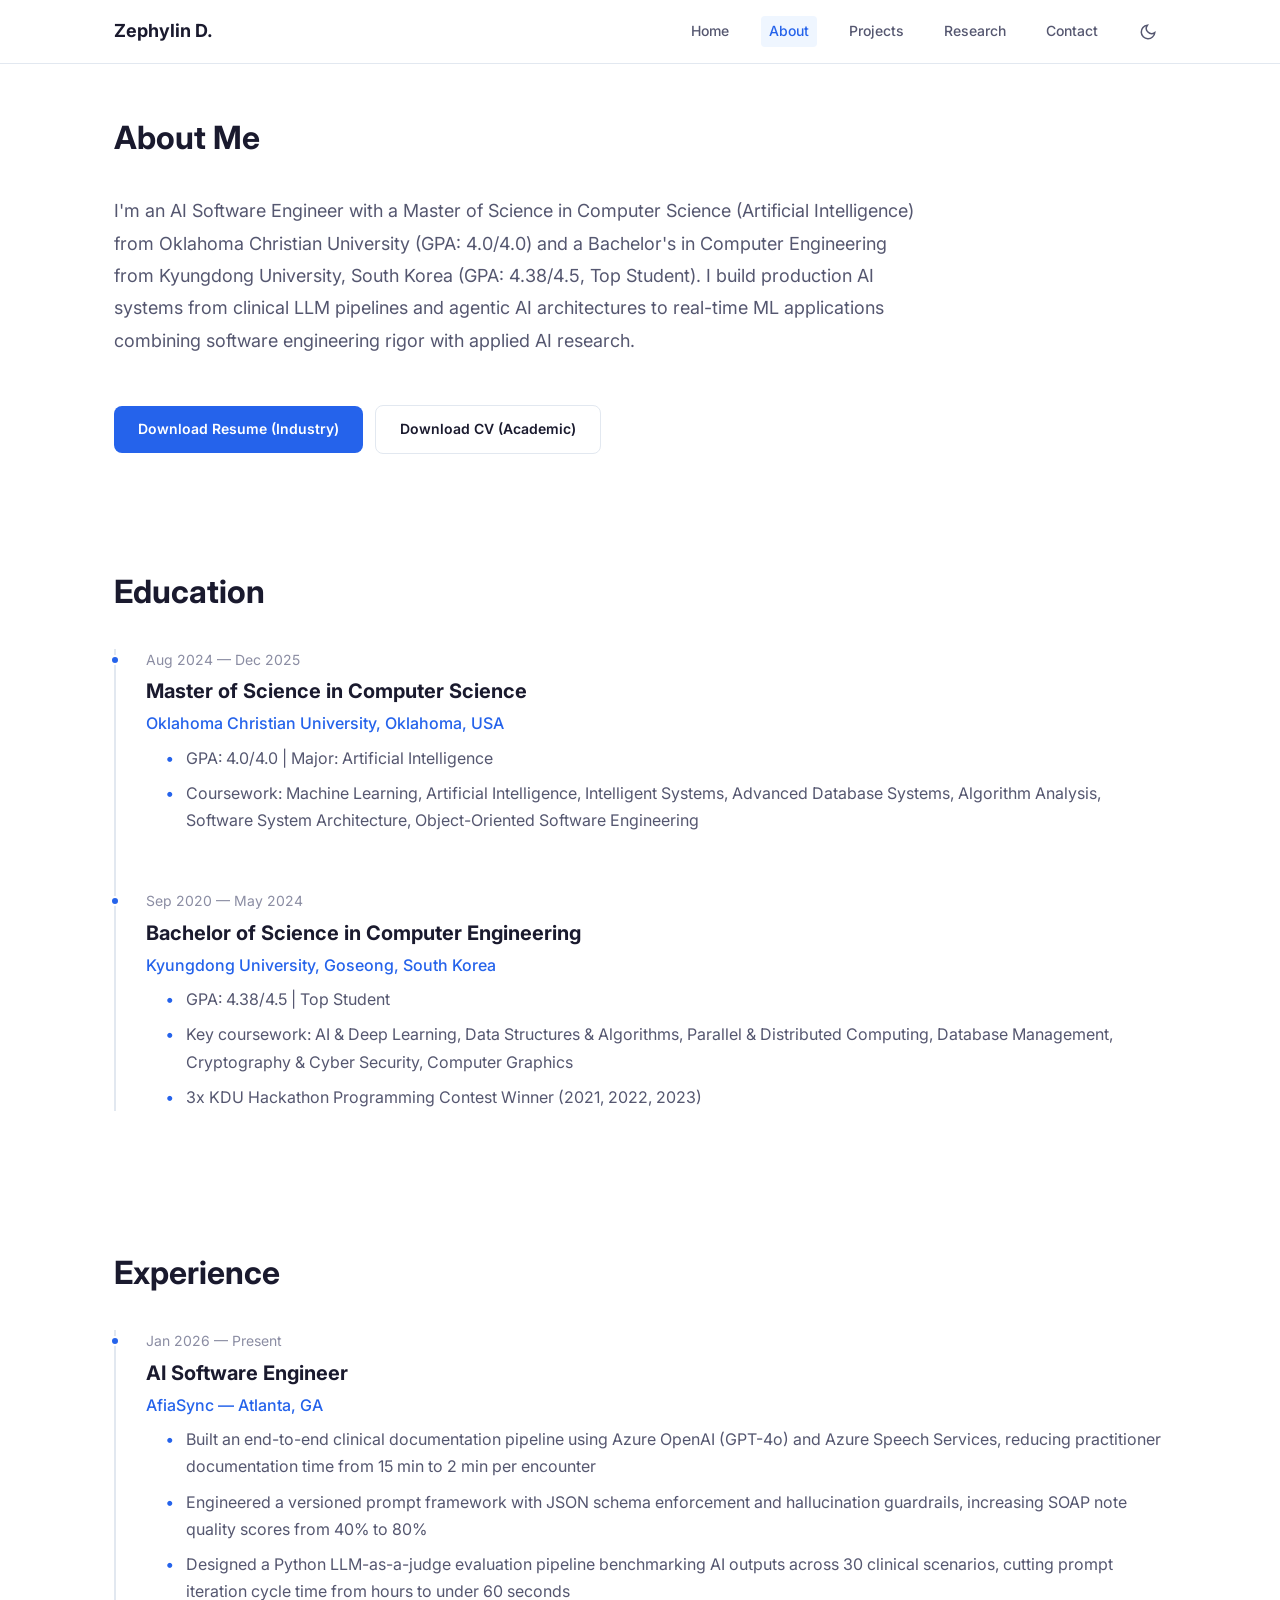
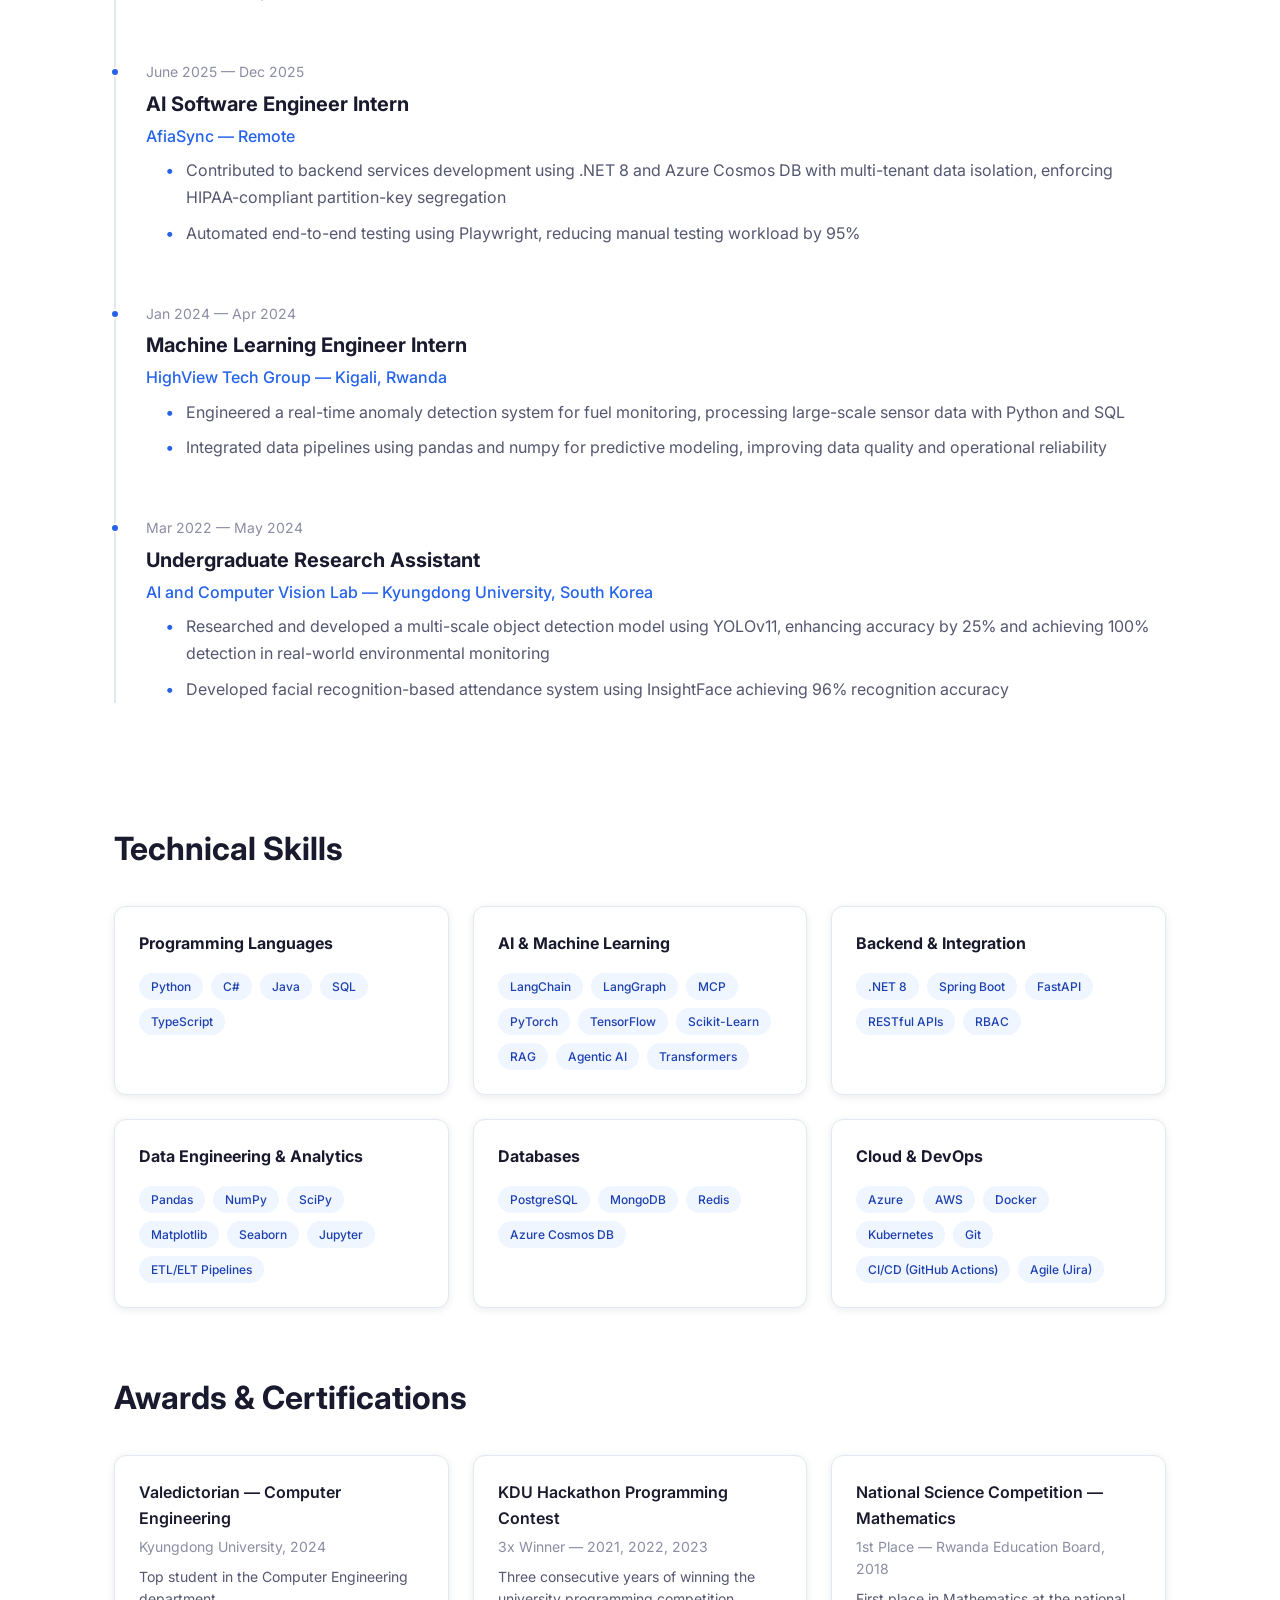
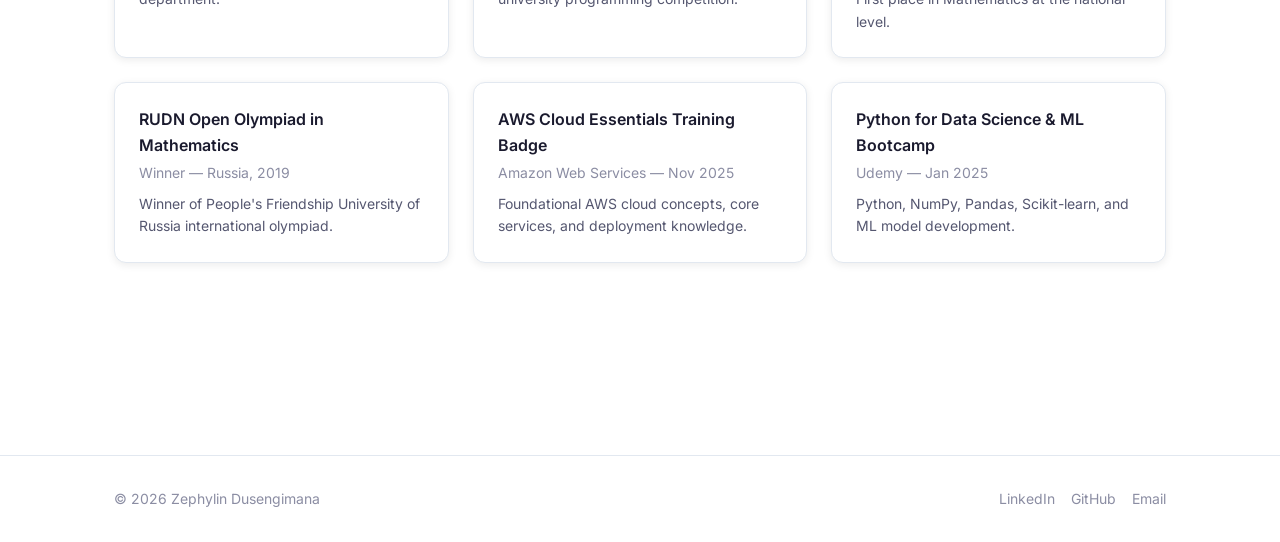
==== commit d60229fc: "Improve bullet point indentation in timeline sections" ====
--- a/about.html
+++ b/about.html
@@ -24,8 +24,8 @@
         I'm an AI Software Engineer with a Master of Science in Computer Science (Artificial Intelligence) 
         from Oklahoma Christian University (GPA: 4.0/4.0) and a Bachelor's in Computer Engineering 
         from Kyungdong University, South Korea (GPA: 4.38/4.5, Top Student). I build production 
-        AI systems — from clinical LLM pipelines and agentic AI architectures to real-time ML 
-        applications — combining software engineering rigor with applied AI research.
+        AI systems from clinical LLM pipelines and agentic AI architectures to real-time ML 
+        applications combining software engineering rigor with applied AI research.
       </p>
 
       <!-- Resume Downloads -->
@@ -46,7 +46,7 @@
               <ul>
                 <li>GPA: 4.0/4.0 | Major: Artificial Intelligence</li>
                 <li>Coursework: Machine Learning, Artificial Intelligence, Intelligent Systems, Advanced Database Systems, Algorithm Analysis, Software System Architecture, Object-Oriented Software Engineering</li>
-                <li>AI Projects: Two capstone AI projects (Summer 2025)</li>
+                
               </ul>
             </div>
           </div>
--- a/assets/css/style.css
+++ b/assets/css/style.css
@@ -462,19 +462,22 @@
 .timeline-description {
   color: var(--color-text-secondary);
   line-height: 1.7;
+  margin-left: var(--space-md);   /* Indent the whole bullet block */
+  margin-top: var(--space-sm);
 }
 
 .timeline-description li {
-  margin-bottom: var(--space-xs);
-  padding-left: var(--space-md);
+  margin-bottom: var(--space-sm);
+  padding-left: var(--space-lg);  /* More space for the bullet marker */
   position: relative;
 }
 
 .timeline-description li::before {
   content: '•';
   position: absolute;
-  left: 0;
-  color: var(--color-primary);
+  left: var(--space-xs);
+  color: var(--color-primary);
+  font-weight: 700;
 }
 
 /* Skills Grid */
